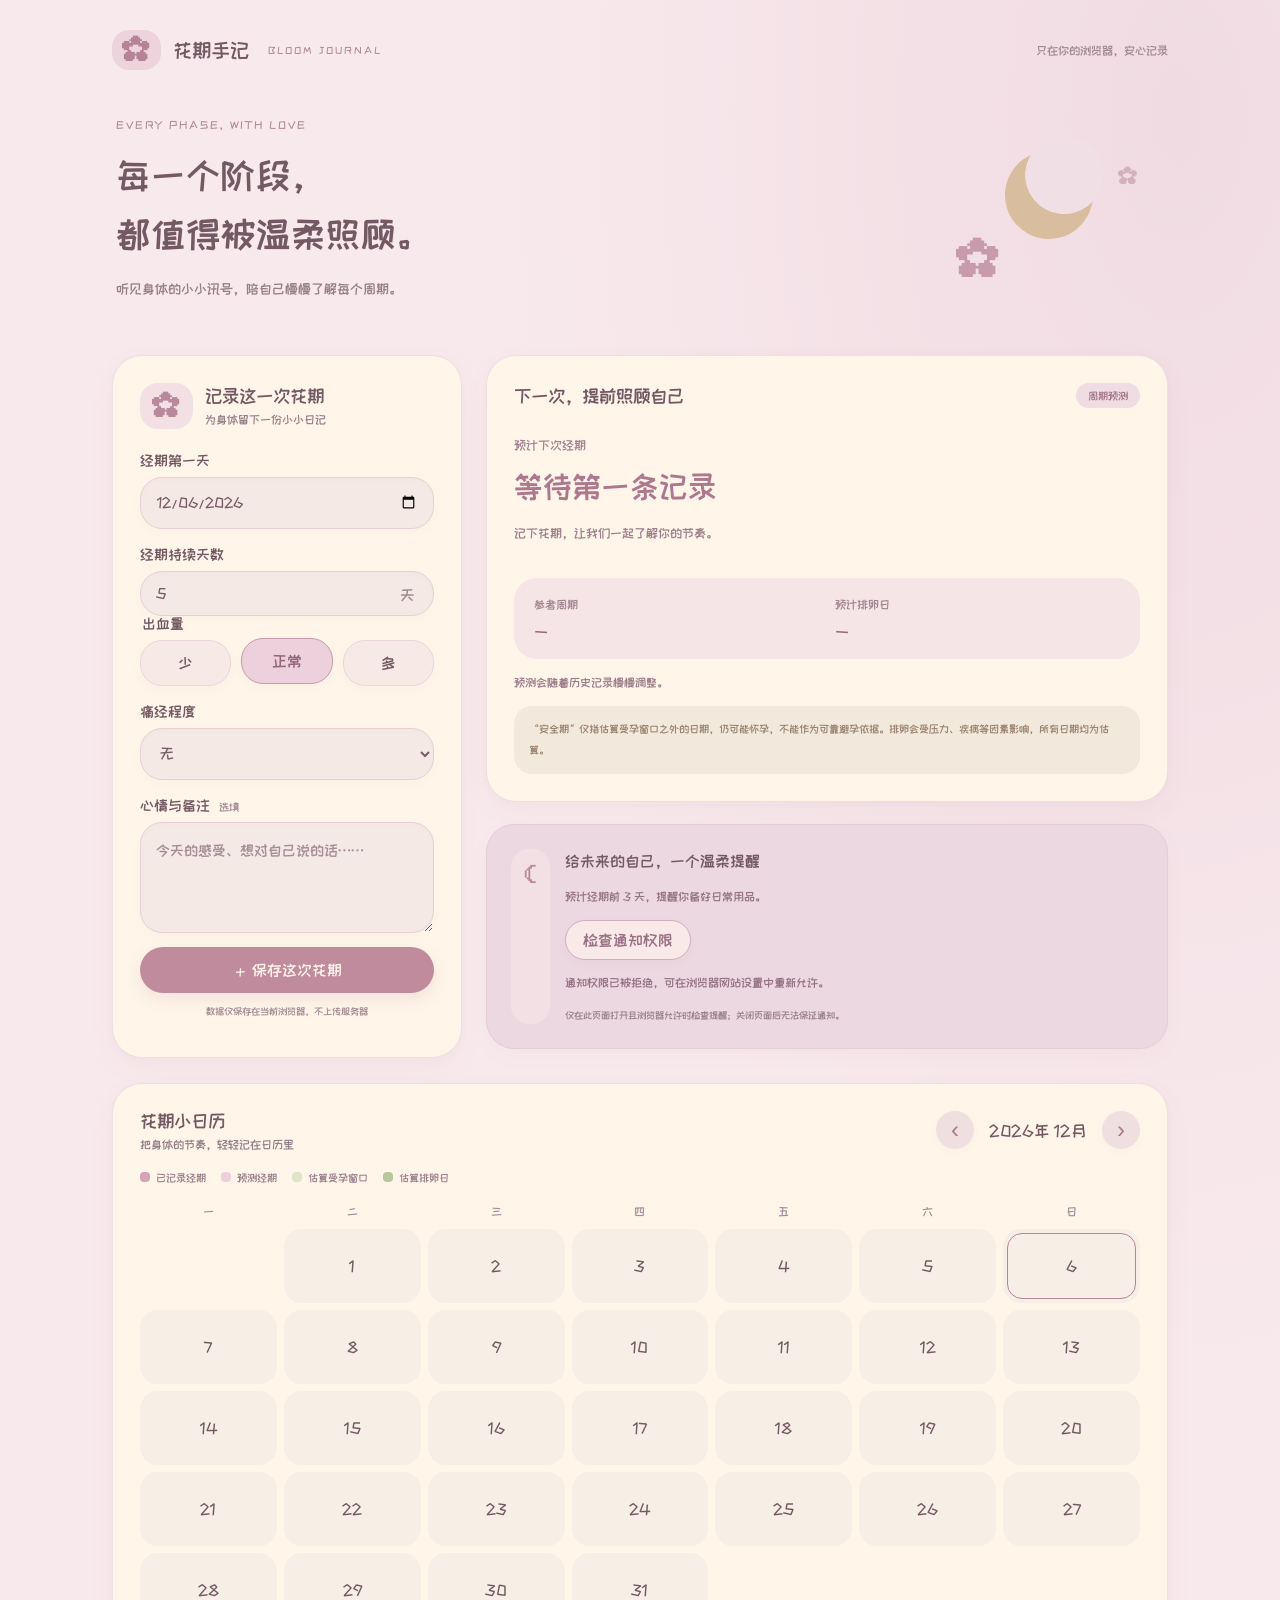
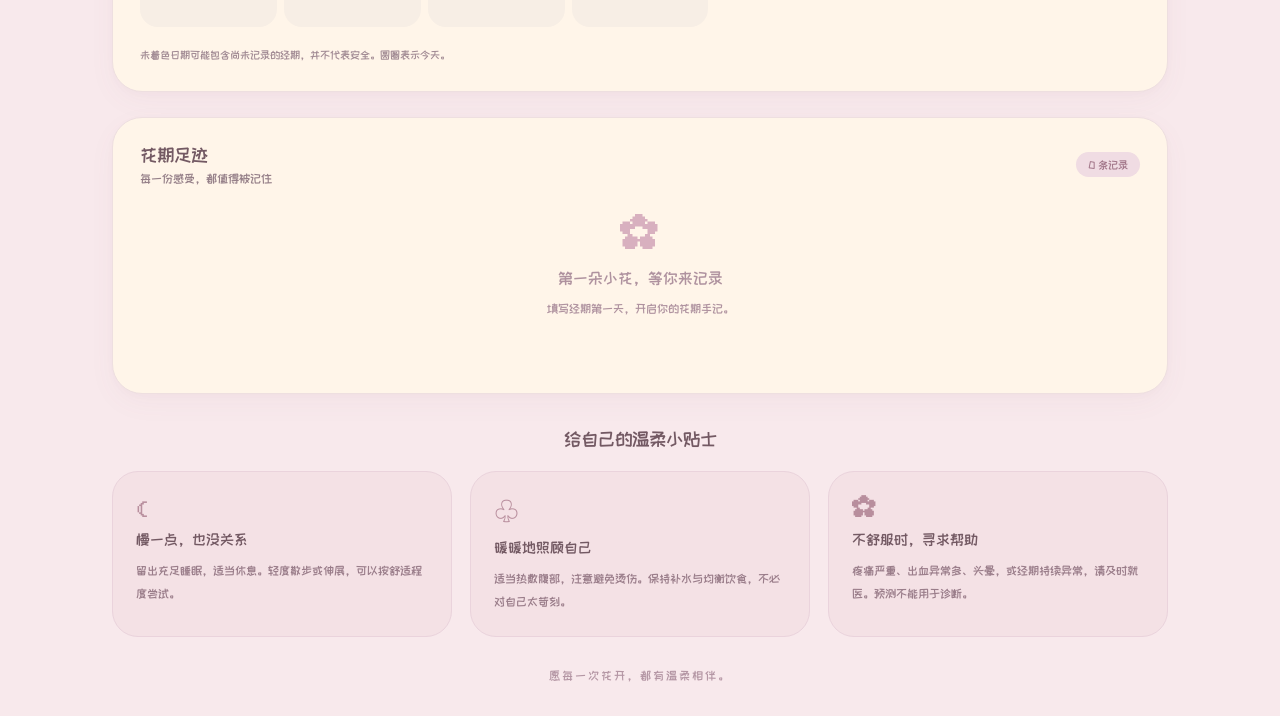
==== period-preview.html @ 19e487be "Add standalone period journal with predictions calendar and reminders" ====
<!doctype html>
<html lang="zh-CN">
<head>
<meta charset="utf-8"><meta name="viewport" content="width=device-width, initial-scale=1"><meta name="theme-color" content="#f8e9ec">
<title>花期手记 · 温柔记录每一个周期</title>
<link rel="icon" href="data:image/svg+xml,%3Csvg xmlns='http://www.w3.org/2000/svg' viewBox='0 0 40 40'%3E%3Ctext y='32' font-size='32'%3E🌸%3C/text%3E%3C/svg%3E">
<style>html,body{background:#f8e9ec;color:#735963}</style>
<style>
/* ZCOOL KuaiLe · SIL Open Font License: assets/fonts/OFL.txt */
@font-face{font-family:Bloom;src:url("[data-uri]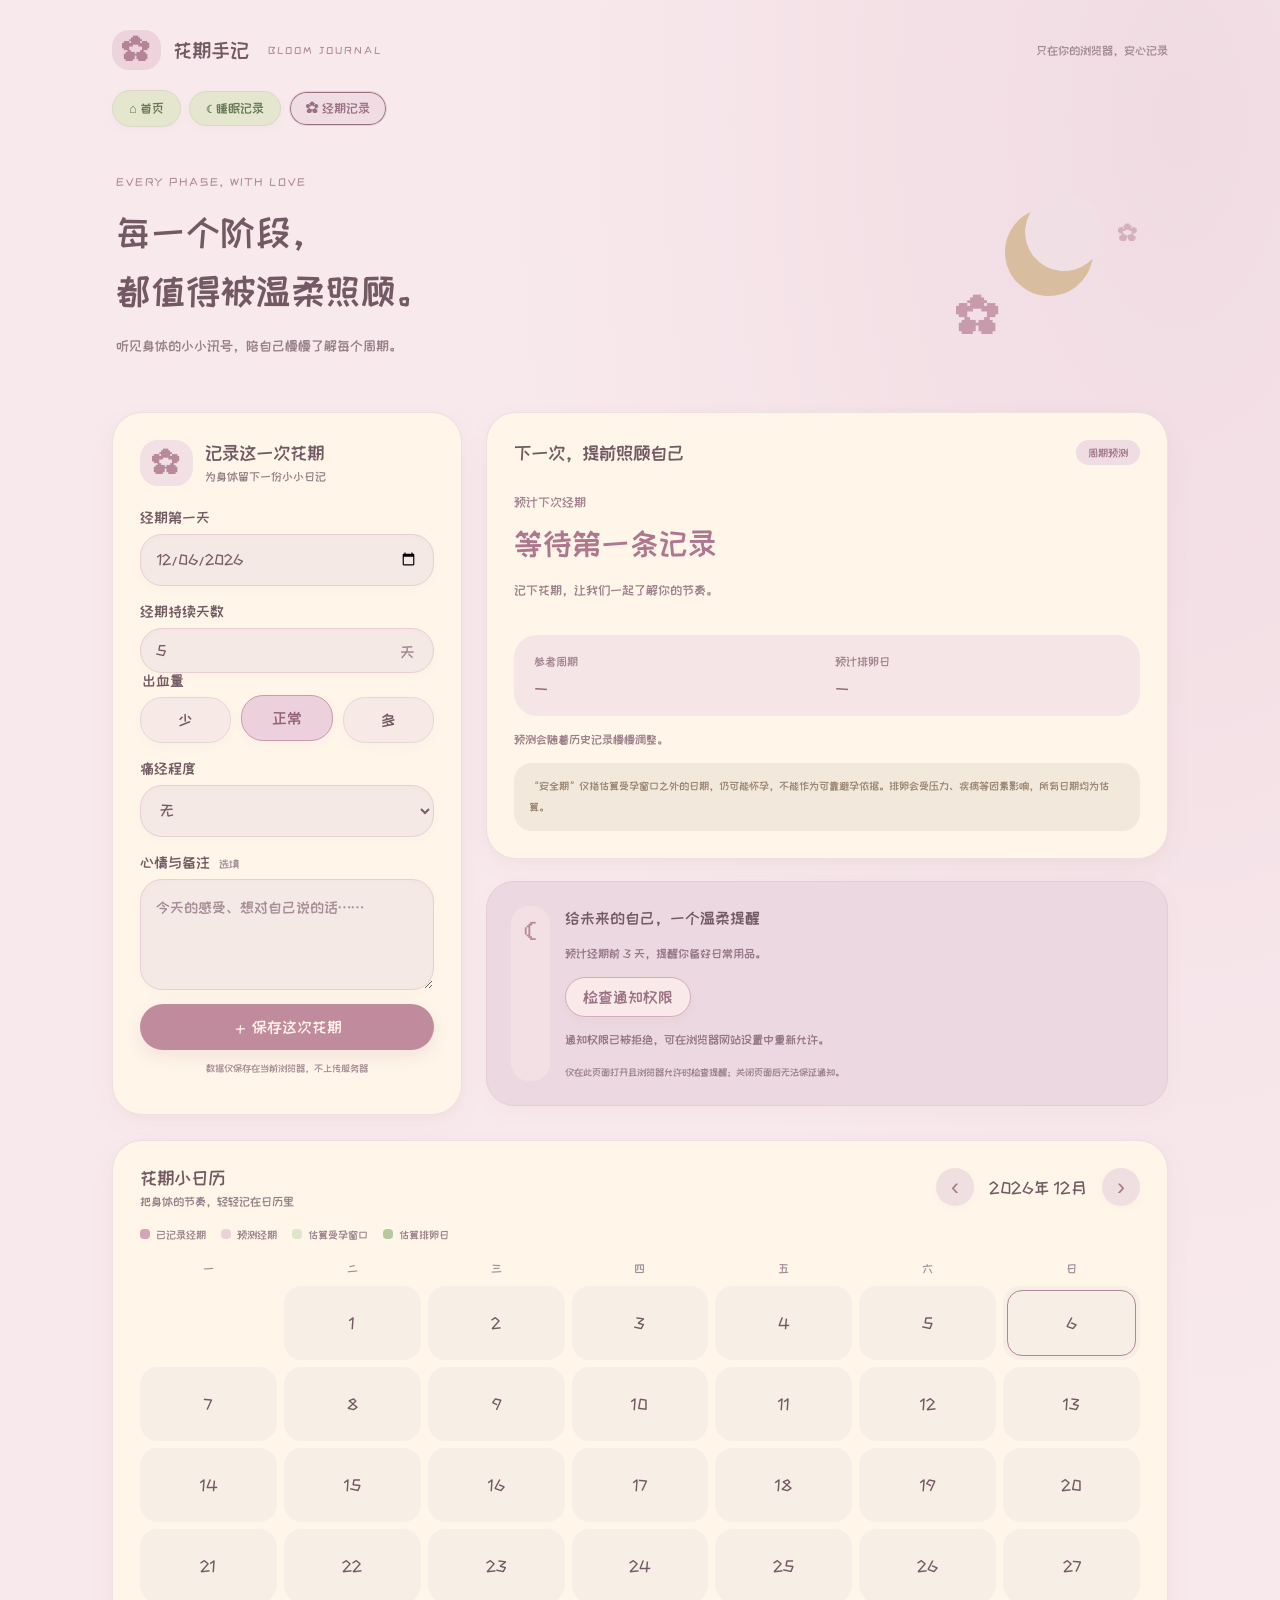
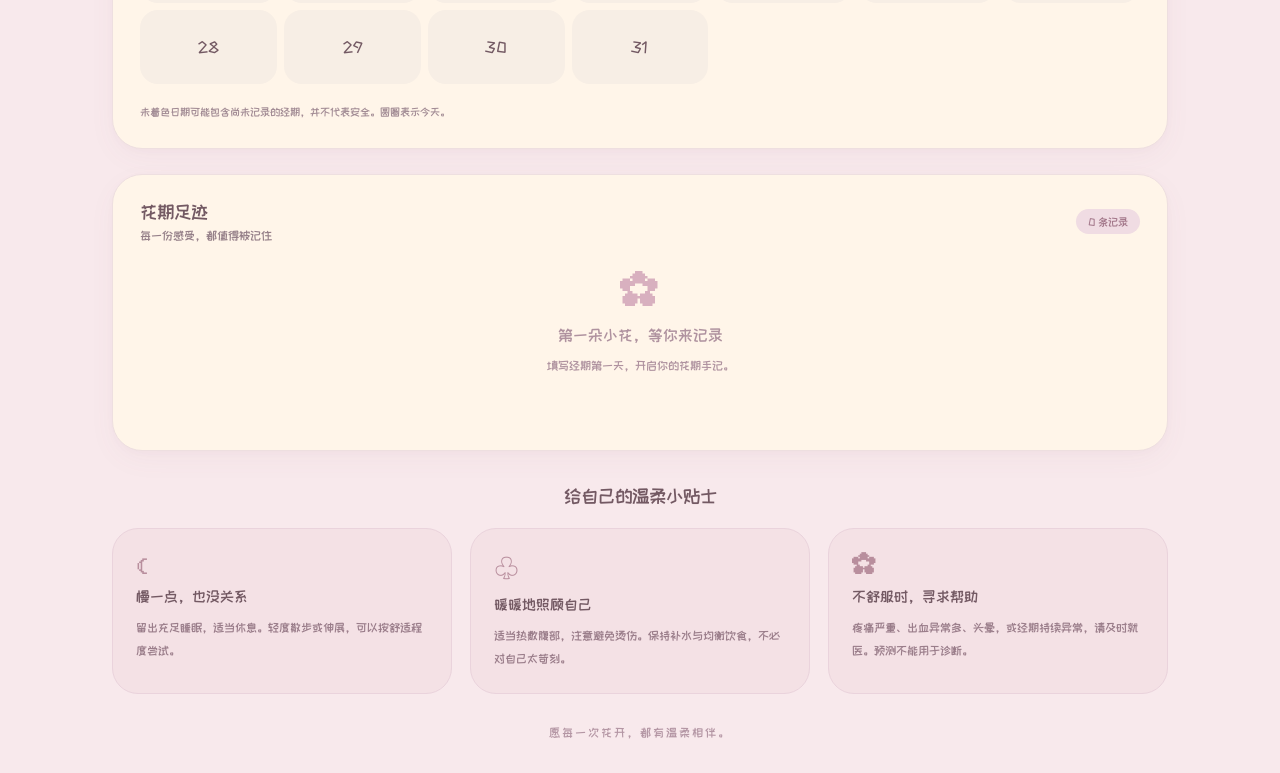
